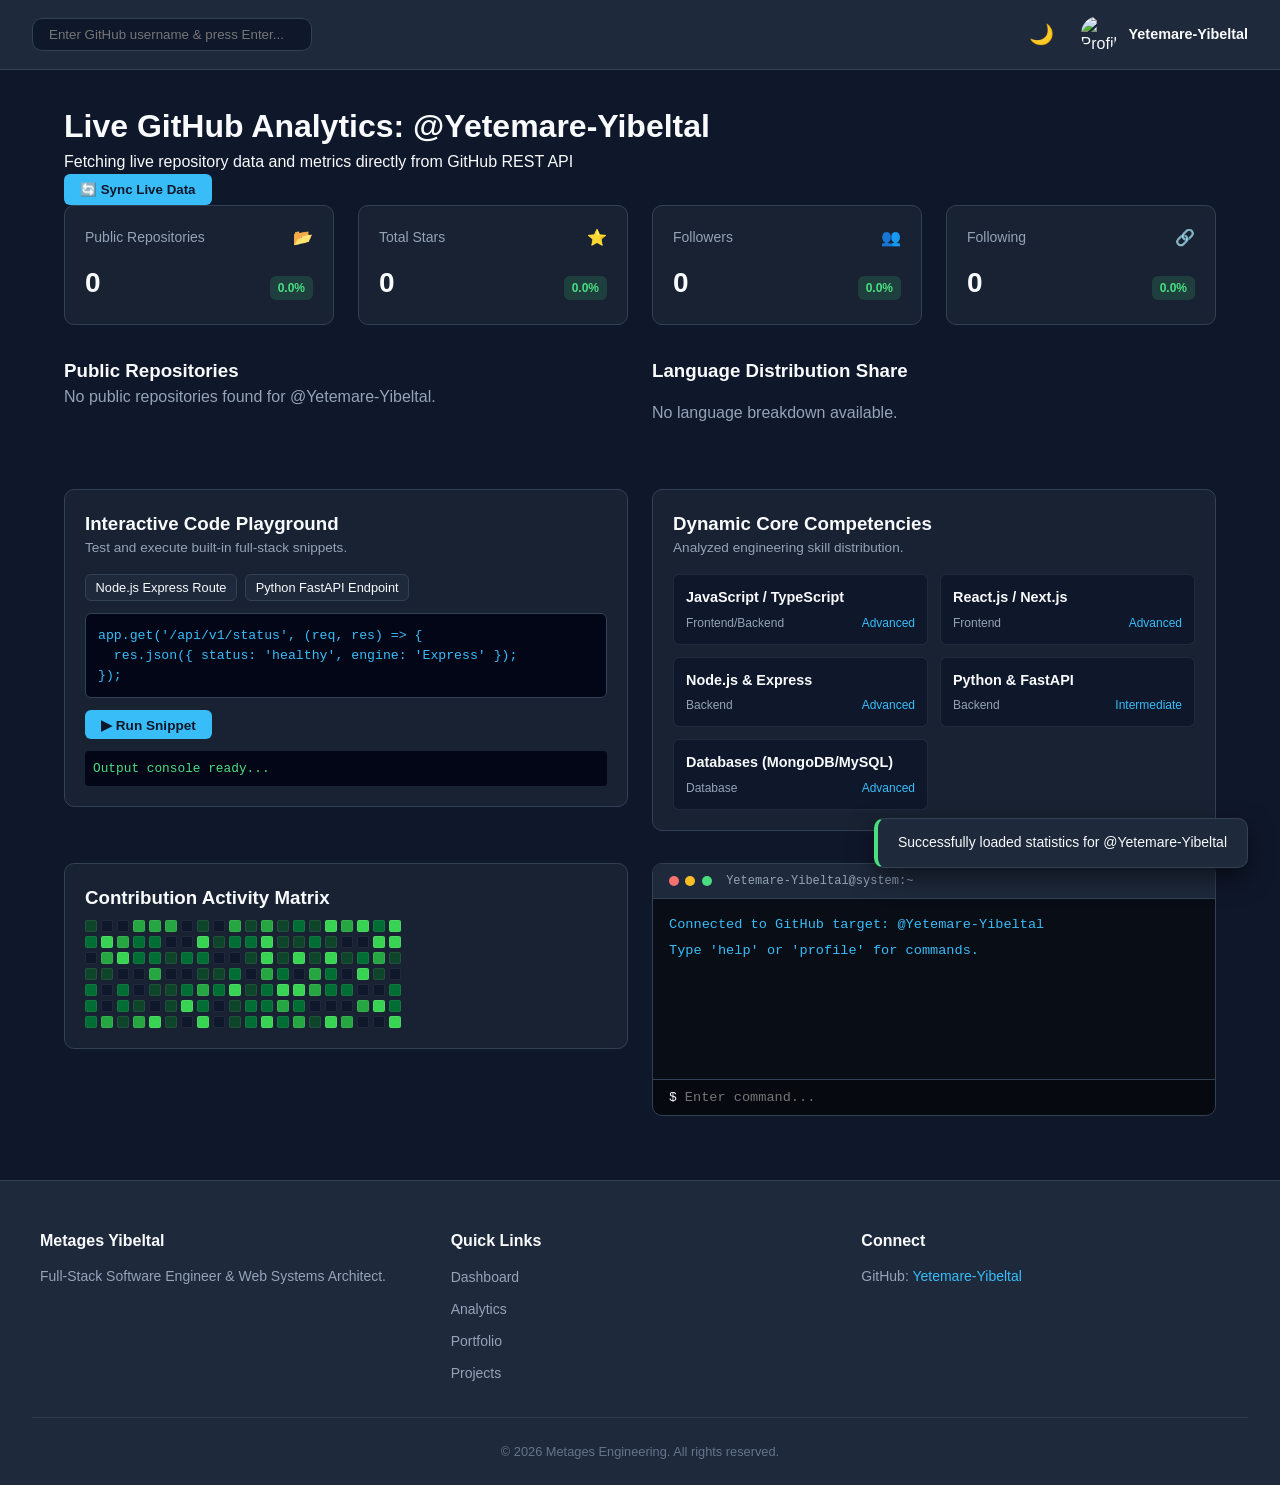
==== index.html @ 398717c6 "Fix stylesheet link ordering and layout root elements in index.html" ====
<!DOCTYPE html>
<html lang="en" data-theme="dark">
<head>
  <meta charset="UTF-8" />
  <meta name="viewport" content="width=device-width, initial-scale=1.0" />
  <title>Metages Yibeltal - Developer Platform & Profile Statistics</title>
  
  <!-- Core & Global Stylesheets (Must be at the top) -->
  <link rel="stylesheet" href="css/main.css" />
  <link rel="stylesheet" href="css/variables.css" />
  <link rel="stylesheet" href="css/components/navbar.css" />
  <link rel="stylesheet" href="css/components/cards.css" />
  <link rel="stylesheet" href="css/components/tables.css" />
  <link rel="stylesheet" href="css/components/footer.css" />
  
  <!-- Feature Stylesheets -->
  <link rel="stylesheet" href="css/features/commandPalette.css" />
  <link rel="stylesheet" href="css/features/heatmap.css" />
  <link rel="stylesheet" href="css/features/terminal.css" />
  <link rel="stylesheet" href="css/features/timeline.css" />
  <link rel="stylesheet" href="css/features/playground.css" />
</head>
<body style="display: flex; flex-direction: column; min-height: 100vh; margin: 0; background-color: var(--bg-primary); color: var(--text-primary);">
  
  <!-- Global Application Header -->
  <div id="app-header-root"></div>

  <!-- Main Content Area -->
  <main class="main-content" style="flex: 1; max-width: 1200px; margin: 0 auto; width: 100%; padding: 2rem 1.5rem; display: flex; flex-direction: column; gap: 2rem;">
    
    <!-- GitHub Analytics Dashboard View -->
    <div id="main-content-view"></div>

    <!-- Non-GitHub Feature Widgets Grid -->
    <div style="display: grid; grid-template-columns: repeat(auto-fit, minmax(320px, 1fr)); gap: 1.5rem;">
      <div id="playground-container-root"></div>
      <div id="skills-container-root"></div>
    </div>

    <!-- Heatmap & Terminal Grid -->
    <div style="display: grid; grid-template-columns: repeat(auto-fit, minmax(320px, 1fr)); gap: 1.5rem;">
      <div id="heatmap-container-root"></div>
      <div id="terminal-container-root"></div>
    </div>

    <!-- Experience Timeline -->
    <div id="timeline-container-root"></div>

  </main>

  <!-- Global Application Footer -->
  <div id="app-footer-root"></div>

  <!-- Application Bootstrap Script -->
  <script type="module">
    import { initTheme } from './js/core/theme.js';
    import { renderHeader } from './js/components/Header.js';
    import { renderFooter } from './js/components/Footer.js';
    import { renderDashboard } from './js/views/DashboardView.js';
    import { renderCodePlayground } from './js/features/playground/codePlayground.js';
    import { renderSkillMatrix } from './js/features/skills/skillMatrix.js';
    import { renderContributionHeatmap } from './js/features/heatmap/contributionMatrix.js';
    import { renderTerminalSimulator } from './js/features/terminal/terminalSimulator.js';
    import { renderExperienceTimeline } from './js/features/timeline/experienceTimeline.js';

    document.addEventListener('DOMContentLoaded', async () => {
      initTheme();
      
      const headerRoot = document.getElementById('app-header-root');
      const footerRoot = document.getElementById('app-footer-root');
      
      if (headerRoot) renderHeader(headerRoot);
      if (footerRoot) renderFooter(footerRoot);

      const initialUser = 'Yetemare-Yibeltal';

      const mainView = document.getElementById('main-content-view');
      if (mainView) {
        await renderDashboard(mainView, initialUser);
      }

      const playgroundRoot = document.getElementById('playground-container-root');
      if (playgroundRoot) renderCodePlayground(playgroundRoot);

      const skillsRoot = document.getElementById('skills-container-root');
      if (skillsRoot) renderSkillMatrix(skillsRoot);

      const heatmapRoot = document.getElementById('heatmap-container-root');
      if (heatmapRoot) renderContributionHeatmap(heatmapRoot);

      const terminalRoot = document.getElementById('terminal-container-root');
      if (terminalRoot) renderTerminalSimulator(terminalRoot, initialUser);

      try {
        const res = await fetch('assets/data/experienceData.json');
        const data = await res.json();
        const timelineRoot = document.getElementById('timeline-container-root');
        if (timelineRoot && data.milestones) {
          renderExperienceTimeline(timelineRoot, data.milestones);
        }
      } catch (e) {
        console.warn('Timeline load error', e);
      }
    });
  </script>
</body>
</html>
---- css/main.css ----
@import './variables.css';
@import './features/toast.css';
@import './features/radar.css';
@import './features/commandPalette.css';

* {
  box-sizing: border-box;
  margin: 0;
  padding: 0;
}

body {
  font-family: var(--font-family);
  background-color: var(--bg-primary);
  color: var(--text-primary);
  line-height: 1.5;
  min-height: 100vh;
  display: flex;
  flex-direction: column;
}

a {
  color: inherit;
  text-decoration: none;
}

button {
  cursor: pointer;
  border: none;
  background: none;
  font-family: inherit;
}

.app-layout {
  display: grid;
  grid-template-columns: 260px 1fr;
  min-height: 100vh;
}

.main-content {
  padding: 2rem;
  overflow-y: auto;
}

.grid-4 {
  display: grid;
  grid-template-columns: repeat(auto-fit, minmax(240px, 1fr));
  gap: 1.5rem;
  margin-bottom: 2rem;
}

.grid-2 {
  display: grid;
  grid-template-columns: repeat(auto-fit, minmax(450px, 1fr));
  gap: 1.5rem;
  margin-bottom: 2rem;
}
---- css/variables.css ----
:root {
  --bg-primary: #0f172a;
  --bg-secondary: #1e293b;
  --bg-card: #182232;
  --bg-card-hover: #233147;

  --text-primary: #f8fafc;
  --text-secondary: #94a3b8;
  --text-muted: #64748b;

  --accent-blue: #38bdf8;
  --accent-purple: #c084fc;
  --accent-green: #4ade80;
  --accent-orange: #fb923c;
  --accent-red: #f87171;

  --border-color: #334155;
  --border-light: rgba(255, 255, 255, 0.08);

  --font-family: -apple-system, BlinkMacSystemFont, 'Segoe UI', Roboto, Oxygen,
    Ubuntu, Cantarell, sans-serif;
  --radius-sm: 6px;
  --radius-md: 10px;
  --radius-lg: 16px;

  --shadow-sm: 0 1px 3px rgba(0, 0, 0, 0.3);
  --shadow-md: 0 4px 12px rgba(0, 0, 0, 0.4);
  --shadow-lg: 0 10px 25px rgba(0, 0, 0, 0.5);

  --transition-fast: 0.15s ease;
  --transition-normal: 0.25s ease;
}

[data-theme='light'] {
  --bg-primary: #f8fafc;
  --bg-secondary: #ffffff;
  --bg-card: #ffffff;
  --bg-card-hover: #f1f5f9;

  --text-primary: #0f172a;
  --text-secondary: #475569;
  --text-muted: #94a3b8;

  --border-color: #e2e8f0;
  --border-light: rgba(0, 0, 0, 0.05);

  --shadow-sm: 0 1px 3px rgba(0, 0, 0, 0.08);
  --shadow-md: 0 4px 12px rgba(0, 0, 0, 0.06);
  --shadow-lg: 0 10px 25px rgba(0, 0, 0, 0.08);
}
---- css/components/navbar.css ----
.app-header {
  display: flex;
  justify-content: space-between;
  align-items: center;
  padding: 1rem 2rem;
  background-color: var(--bg-secondary);
  border-bottom: 1px solid var(--border-color);
}

.search-bar input {
  background-color: var(--bg-primary);
  border: 1px solid var(--border-color);
  color: var(--text-primary);
  padding: 0.5rem 1rem;
  border-radius: var(--radius-md);
  width: 280px;
  outline: none;
}

.search-bar input:focus {
  border-color: var(--accent-blue);
}

.header-actions {
  display: flex;
  align-items: center;
  gap: 1.25rem;
}

.icon-btn {
  font-size: 1.25rem;
  padding: 0.4rem;
  border-radius: var(--radius-sm);
  color: var(--text-secondary);
}

.user-profile-menu {
  display: flex;
  align-items: center;
  gap: 0.75rem;
}

.user-profile-menu .avatar {
  width: 36px;
  height: 36px;
  border-radius: 50%;
  object-fit: cover;
}

.user-profile-menu .username {
  font-weight: 600;
  font-size: 0.9rem;
}
---- css/components/cards.css ----
.stat-card {
  background-color: var(--bg-card);
  border: 1px solid var(--border-color);
  border-radius: var(--radius-md);
  padding: 1.25rem;
  transition: transform var(--transition-fast),
    border-color var(--transition-fast);
}

.stat-card:hover {
  transform: translateY(-2px);
  border-color: var(--accent-blue);
}

.stat-card-header {
  display: flex;
  justify-content: space-between;
  align-items: center;
  margin-bottom: 0.75rem;
}

.stat-card-title {
  color: var(--text-secondary);
  font-size: 0.875rem;
  font-weight: 500;
}

.stat-card-body {
  display: flex;
  align-items: baseline;
  justify-content: space-between;
}

.stat-card-value {
  font-size: 1.75rem;
  font-weight: 700;
  color: var(--text-primary);
}

.stat-card-badge {
  font-size: 0.75rem;
  padding: 0.2rem 0.5rem;
  border-radius: var(--radius-sm);
  font-weight: 600;
}

.stat-card-badge.positive {
  background-color: rgba(74, 222, 128, 0.15);
  color: var(--accent-green);
}

.stat-card-badge.negative {
  background-color: rgba(248, 113, 113, 0.15);
  color: var(--accent-red);
}
---- css/components/tables.css ----
.table-wrapper {
  width: 100%;
  overflow-x: auto;
  border: 1px solid var(--border-color);
  border-radius: var(--radius-md);
  background-color: var(--bg-card);
}

.custom-table {
  width: 100%;
  border-collapse: collapse;
  text-align: left;
  font-size: 0.9rem;
}

.custom-table th {
  background-color: var(--bg-secondary);
  color: var(--text-secondary);
  padding: 0.85rem 1rem;
  font-weight: 600;
  border-bottom: 1px solid var(--border-color);
}

.custom-table td {
  padding: 0.85rem 1rem;
  border-bottom: 1px solid var(--border-light);
  color: var(--text-primary);
}

.custom-table tbody tr:last-child td {
  border-bottom: none;
}

.custom-table tbody tr:hover {
  background-color: var(--bg-card-hover);
}
---- css/components/footer.css ----
.app-footer {
  background-color: var(--bg-secondary);
  border-top: 1px solid var(--border-color);
  padding: 3rem 2rem 1.5rem 2rem;
  margin-top: auto;
}

.footer-content {
  display: grid;
  grid-template-columns: repeat(auto-fit, minmax(220px, 1fr));
  gap: 2rem;
  max-width: 1200px;
  margin: 0 auto 2rem auto;
}

.footer-title {
  font-size: 1rem;
  font-weight: 600;
  color: var(--text-primary);
  margin-bottom: 0.75rem;
}

.footer-desc {
  font-size: 0.875rem;
  color: var(--text-secondary);
  line-height: 1.6;
}

.footer-links {
  list-style: none;
  display: flex;
  flex-direction: column;
  gap: 0.5rem;
}

.footer-links a {
  font-size: 0.875rem;
  color: var(--text-secondary);
  transition: color var(--transition-fast);
}

.footer-links a:hover {
  color: var(--accent-blue);
}

.footer-bottom {
  text-align: center;
  padding-top: 1.5rem;
  border-top: 1px solid var(--border-light);
  font-size: 0.8rem;
  color: var(--text-muted);
}
---- css/features/commandPalette.css ----
#command-palette-modal .modal-content {
  border-top: 4px solid var(--accent-purple);
}

.cmd-link {
  display: block;
  padding: 0.75rem 1rem;
  background-color: var(--bg-primary);
  border-radius: var(--radius-sm);
  color: var(--text-primary);
  font-weight: 500;
  transition: background-color var(--transition-fast),
    color var(--transition-fast);
}

.cmd-link:hover {
  background-color: var(--accent-blue);
  color: #0f172a;
}
---- css/features/heatmap.css ----
.heatmap-card {
  background-color: var(--bg-card);
  border: 1px solid var(--border-color);
  border-radius: var(--radius-md);
  padding: 1.25rem;
}

.heatmap-grid-wrapper {
  display: flex;
  gap: 4px;
  overflow-x: auto;
  padding-top: 0.5rem;
}

.heatmap-col {
  display: flex;
  flex-direction: column;
  gap: 4px;
}

.heatmap-cell {
  width: 12px;
  height: 12px;
  border-radius: 2px;
  background-color: var(--bg-primary);
  border: 1px solid var(--border-light);
}

.heatmap-cell.level-1 {
  background-color: #0e4429;
}
.heatmap-cell.level-2 {
  background-color: #006d32;
}
.heatmap-cell.level-3 {
  background-color: #26a641;
}
.heatmap-cell.level-4 {
  background-color: #39d353;
}
---- css/features/terminal.css ----
.terminal-card {
  background-color: #090d16;
  border: 1px solid var(--border-color);
  border-radius: var(--radius-md);
  font-family: monospace;
  overflow: hidden;
}

.terminal-header {
  background-color: var(--bg-secondary);
  padding: 0.5rem 1rem;
  display: flex;
  align-items: center;
  gap: 0.4rem;
  border-bottom: 1px solid var(--border-color);
}

.terminal-dot {
  width: 10px;
  height: 10px;
  border-radius: 50%;
}

.terminal-dot.red {
  background-color: #f87171;
}
.terminal-dot.yellow {
  background-color: #fbbf24;
}
.terminal-dot.green {
  background-color: #4ade80;
}

.terminal-title {
  margin-left: 0.5rem;
  font-size: 0.75rem;
  color: var(--text-secondary);
}

.terminal-body {
  padding: 1rem;
  height: 180px;
  overflow-y: auto;
  display: flex;
  flex-direction: column;
  gap: 0.4rem;
}

.term-line {
  font-size: 0.85rem;
  color: #38bdf8;
}

.terminal-input-row {
  display: flex;
  align-items: center;
  padding: 0.5rem 1rem;
  background-color: rgba(0, 0, 0, 0.3);
  border-top: 1px solid var(--border-color);
  gap: 0.5rem;
}

.terminal-input-row input {
  background: none;
  border: none;
  color: var(--text-primary);
  font-family: monospace;
  font-size: 0.85rem;
  width: 100%;
  outline: none;
}
---- css/features/timeline.css ----
.timeline-container {
  position: relative;
  max-width: 800px;
  margin: 0 auto;
  padding: 1.5rem 0;
}

.timeline-container::before {
  content: '';
  position: absolute;
  top: 0;
  bottom: 0;
  left: 20px;
  width: 2px;
  background-color: var(--border-color);
}

.timeline-item {
  position: relative;
  margin-bottom: 2rem;
  padding-left: 50px;
}

.timeline-dot {
  position: absolute;
  left: 14px;
  top: 4px;
  width: 14px;
  height: 14px;
  border-radius: 50%;
  background-color: var(--accent-blue);
  border: 3px solid var(--bg-primary);
}

.timeline-card {
  background-color: var(--bg-card);
  border: 1px solid var(--border-color);
  border-radius: var(--radius-md);
  padding: 1.25rem;
}

.timeline-role {
  font-size: 1.1rem;
  font-weight: 600;
  color: var(--text-primary);
  margin-bottom: 0.2rem;
}

.timeline-org {
  font-size: 0.875rem;
  color: var(--accent-purple);
  font-weight: 500;
  margin-bottom: 0.5rem;
}

.timeline-date {
  font-size: 0.75rem;
  color: var(--text-muted);
  text-transform: uppercase;
  letter-spacing: 0.05em;
  margin-bottom: 0.75rem;
}

.timeline-desc {
  font-size: 0.9rem;
  color: var(--text-secondary);
  line-height: 1.5;
}
---- css/features/playground.css ----
.playground-card {
  background-color: var(--bg-card);
  border: 1px solid var(--border-color);
  border-radius: var(--radius-md);
  padding: 1.25rem;
}

.code-box {
  background-color: #020617;
  border: 1px solid var(--border-color);
  border-radius: var(--radius-sm);
  padding: 0.75rem;
  font-family: monospace;
  font-size: 0.825rem;
  color: #38bdf8;
  overflow-x: auto;
}

.snippet-btn {
  background: var(--bg-secondary);
  color: var(--text-primary);
  border: 1px solid var(--border-color);
  padding: 0.3rem 0.6rem;
  border-radius: var(--radius-sm);
  font-size: 0.8rem;
  cursor: pointer;
}
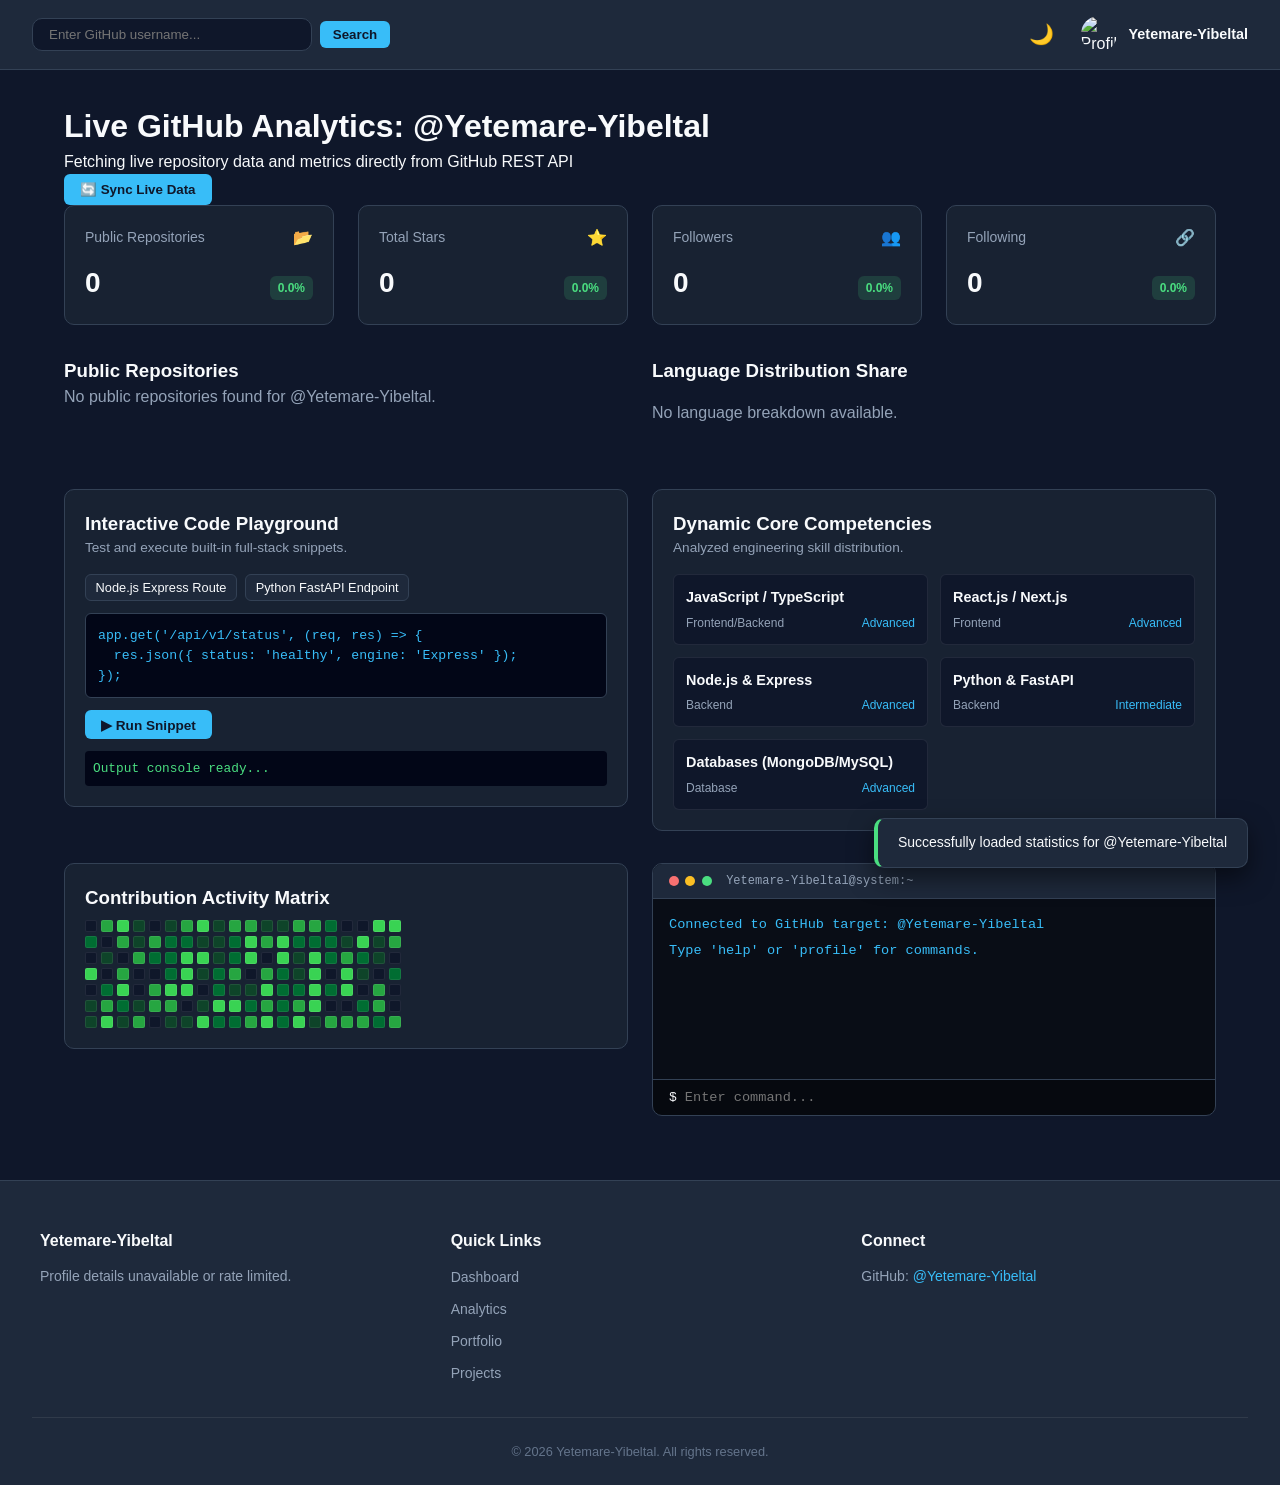
==== commit 94a03b11: "Configure dynamic global app refresh in index.html for live username sync" ====
--- a/index.html
+++ b/index.html
@@ -62,34 +62,46 @@
     import { renderContributionHeatmap } from './js/features/heatmap/contributionMatrix.js';
     import { renderTerminalSimulator } from './js/features/terminal/terminalSimulator.js';
     import { renderExperienceTimeline } from './js/features/timeline/experienceTimeline.js';
+    import { fetchLiveGitHubProfile } from './js/services/githubApi.js';
 
     document.addEventListener('DOMContentLoaded', async () => {
       initTheme();
       
       const headerRoot = document.getElementById('app-header-root');
-      const footerRoot = document.getElementById('app-footer-root');
-      
       if (headerRoot) renderHeader(headerRoot);
-      if (footerRoot) renderFooter(footerRoot);
+
+      // Function to update all page sections based on searched username
+      window.refreshAppUI = async (username) => {
+        // Fetch live profile telemetry
+        const profileData = await fetchLiveGitHubProfile(username);
+
+        // 1. Update Footer dynamically
+        const footerRoot = document.getElementById('app-footer-root');
+        if (footerRoot) renderFooter(footerRoot, profileData.profile);
+
+        // 2. Render Dashboard view
+        const mainView = document.getElementById('main-content-view');
+        if (mainView) await renderDashboard(mainView, username);
+
+        // 3. Render Terminal simulator with new user context
+        const terminalRoot = document.getElementById('terminal-container-root');
+        if (terminalRoot) renderTerminalSimulator(terminalRoot, username);
+
+        // 4. Render Skill Matrix with dynamic language stats
+        const skillsRoot = document.getElementById('skills-container-root');
+        if (skillsRoot) renderSkillMatrix(skillsRoot, profileData.languages);
+      };
 
       const initialUser = 'Yetemare-Yibeltal';
 
-      const mainView = document.getElementById('main-content-view');
-      if (mainView) {
-        await renderDashboard(mainView, initialUser);
-      }
+      // Initial load of all components
+      await window.refreshAppUI(initialUser);
 
       const playgroundRoot = document.getElementById('playground-container-root');
       if (playgroundRoot) renderCodePlayground(playgroundRoot);
 
-      const skillsRoot = document.getElementById('skills-container-root');
-      if (skillsRoot) renderSkillMatrix(skillsRoot);
-
       const heatmapRoot = document.getElementById('heatmap-container-root');
       if (heatmapRoot) renderContributionHeatmap(heatmapRoot);
-
-      const terminalRoot = document.getElementById('terminal-container-root');
-      if (terminalRoot) renderTerminalSimulator(terminalRoot, initialUser);
 
       try {
         const res = await fetch('assets/data/experienceData.json');
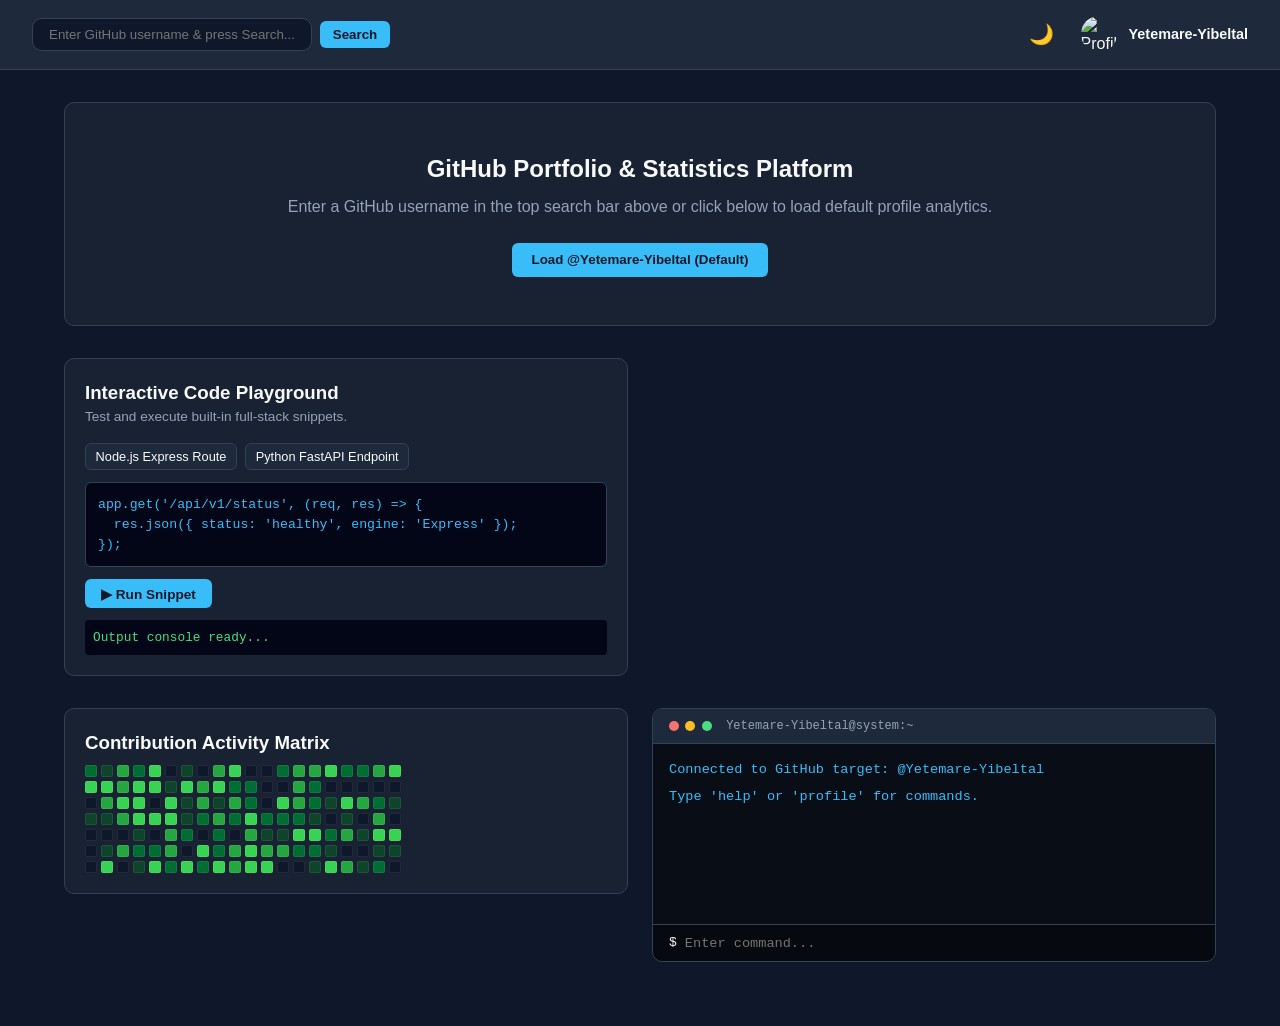
==== commit 44d2646c: "Update index.html to show username entry prompt on initial load" ====
--- a/index.html
+++ b/index.html
@@ -70,16 +70,15 @@
       const headerRoot = document.getElementById('app-header-root');
       if (headerRoot) renderHeader(headerRoot);
 
-      // Function to update all page sections based on searched username
+      // Centralized UI refresh function for any entered username
       window.refreshAppUI = async (username) => {
-        // Fetch live profile telemetry
         const profileData = await fetchLiveGitHubProfile(username);
 
-        // 1. Update Footer dynamically
+        // 1. Update Footer dynamically based on active user
         const footerRoot = document.getElementById('app-footer-root');
         if (footerRoot) renderFooter(footerRoot, profileData.profile);
 
-        // 2. Render Dashboard view
+        // 2. Render Dashboard view with active user stats
         const mainView = document.getElementById('main-content-view');
         if (mainView) await renderDashboard(mainView, username);
 
@@ -92,16 +91,20 @@
         if (skillsRoot) renderSkillMatrix(skillsRoot, profileData.languages);
       };
 
-      const initialUser = 'Yetemare-Yibeltal';
-
-      // Initial load of all components
-      await window.refreshAppUI(initialUser);
+      // Initially load with `null` so it prompts the user to enter a username
+      const mainView = document.getElementById('main-content-view');
+      if (mainView) {
+        await renderDashboard(mainView, null);
+      }
 
       const playgroundRoot = document.getElementById('playground-container-root');
       if (playgroundRoot) renderCodePlayground(playgroundRoot);
 
       const heatmapRoot = document.getElementById('heatmap-container-root');
       if (heatmapRoot) renderContributionHeatmap(heatmapRoot);
+
+      const terminalRoot = document.getElementById('terminal-container-root');
+      if (terminalRoot) renderTerminalSimulator(terminalRoot, 'Yetemare-Yibeltal');
 
       try {
         const res = await fetch('assets/data/experienceData.json');
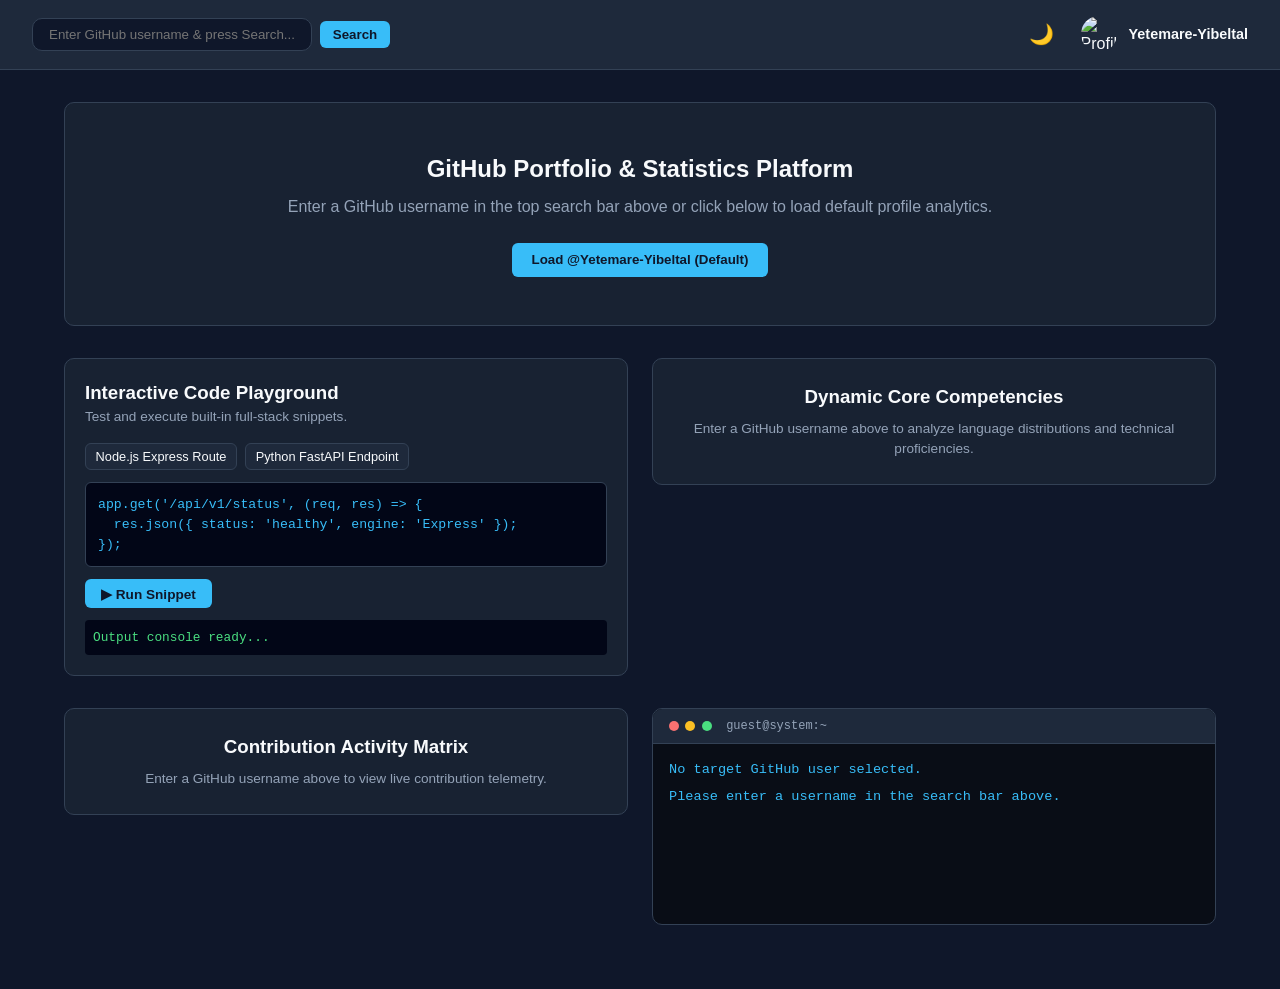
==== commit ba207747: "Fix index.html bootstrap to initialize terminal and all widgets in null prompt state" ====
--- a/index.html
+++ b/index.html
@@ -82,29 +82,34 @@
         const mainView = document.getElementById('main-content-view');
         if (mainView) await renderDashboard(mainView, username);
 
-        // 3. Render Terminal simulator with new user context
+        // 3. Render Skill Matrix with dynamic language stats
+        const skillsRoot = document.getElementById('skills-container-root');
+        if (skillsRoot) renderSkillMatrix(skillsRoot, profileData.languages);
+
+        // 4. Render Contribution Heatmap for active user
+        const heatmapRoot = document.getElementById('heatmap-container-root');
+        if (heatmapRoot) renderContributionHeatmap(heatmapRoot, username);
+
+        // 5. Render Terminal simulator with active user context
         const terminalRoot = document.getElementById('terminal-container-root');
         if (terminalRoot) renderTerminalSimulator(terminalRoot, username);
-
-        // 4. Render Skill Matrix with dynamic language stats
-        const skillsRoot = document.getElementById('skills-container-root');
-        if (skillsRoot) renderSkillMatrix(skillsRoot, profileData.languages);
       };
 
-      // Initially load with `null` so it prompts the user to enter a username
+      // Initially load ALL sections with `null` so they prompt the user for input
       const mainView = document.getElementById('main-content-view');
-      if (mainView) {
-        await renderDashboard(mainView, null);
-      }
+      if (mainView) await renderDashboard(mainView, null);
 
       const playgroundRoot = document.getElementById('playground-container-root');
       if (playgroundRoot) renderCodePlayground(playgroundRoot);
 
+      const skillsRoot = document.getElementById('skills-container-root');
+      if (skillsRoot) renderSkillMatrix(skillsRoot, null);
+
       const heatmapRoot = document.getElementById('heatmap-container-root');
-      if (heatmapRoot) renderContributionHeatmap(heatmapRoot);
+      if (heatmapRoot) renderContributionHeatmap(heatmapRoot, null);
 
       const terminalRoot = document.getElementById('terminal-container-root');
-      if (terminalRoot) renderTerminalSimulator(terminalRoot, 'Yetemare-Yibeltal');
+      if (terminalRoot) renderTerminalSimulator(terminalRoot, null);
 
       try {
         const res = await fetch('assets/data/experienceData.json');
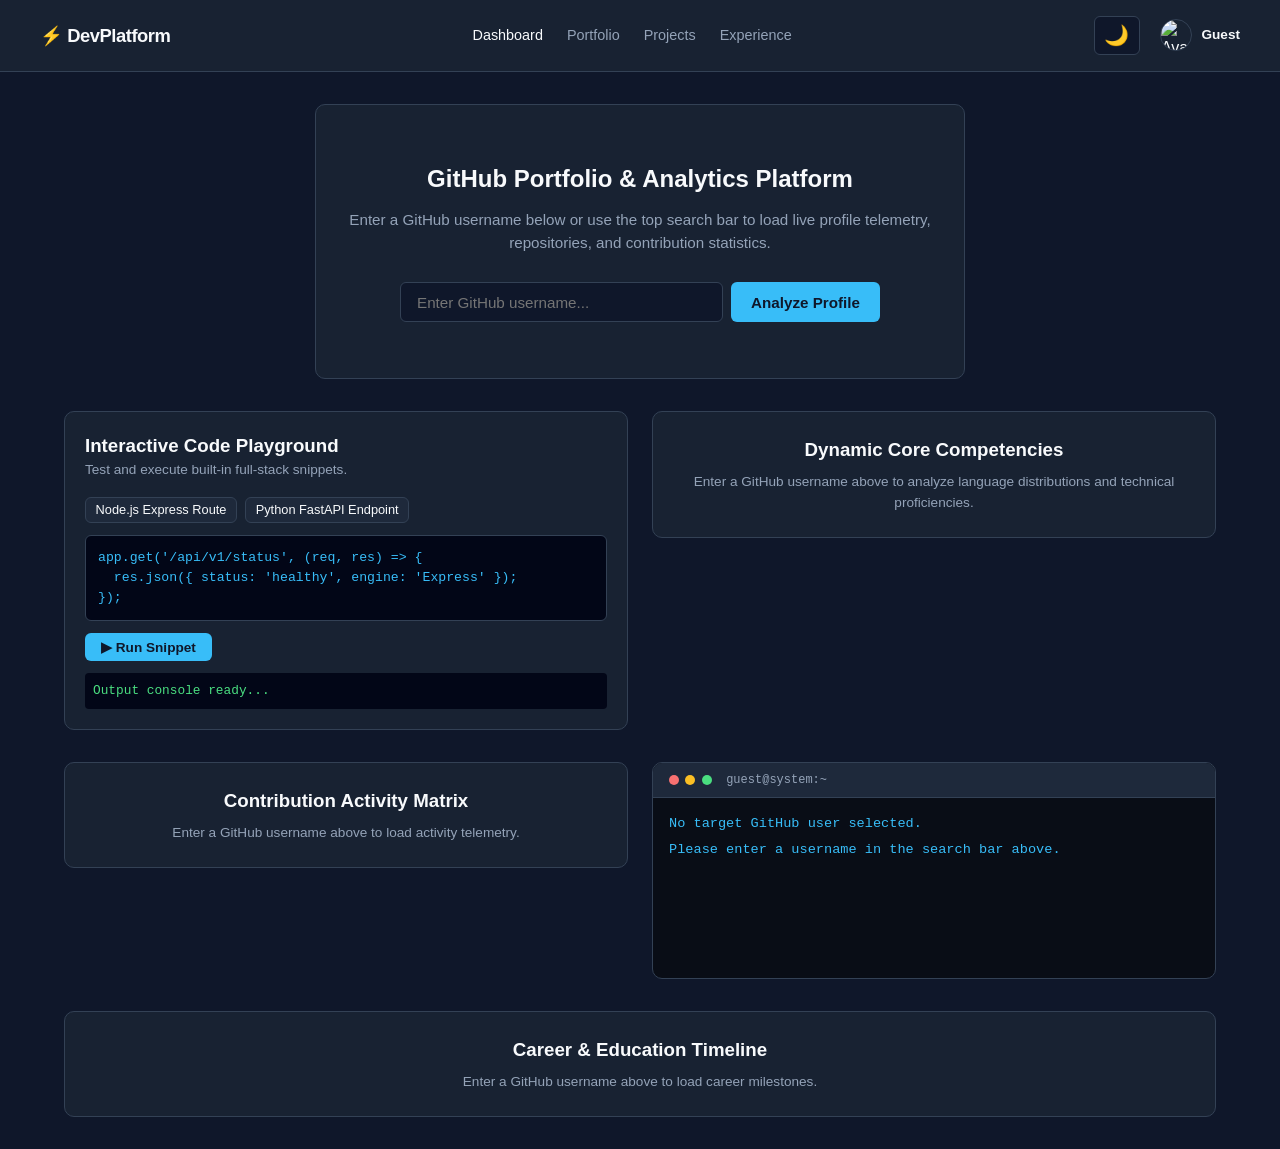
==== commit c454bec2: "Update index.html to fetch real experience milestones only after username search" ====
--- a/index.html
+++ b/index.html
@@ -72,6 +72,7 @@
 
       // Centralized UI refresh function for any entered username
       window.refreshAppUI = async (username) => {
+        localStorage.setItem('active_github_user', username);
         const profileData = await fetchLiveGitHubProfile(username);
 
         // 1. Update Footer dynamically based on active user
@@ -93,33 +94,56 @@
         // 5. Render Terminal simulator with active user context
         const terminalRoot = document.getElementById('terminal-container-root');
         if (terminalRoot) renderTerminalSimulator(terminalRoot, username);
+
+        // 6. Render Real Experience Timeline only when active username is provided
+        const timelineRoot = document.getElementById('timeline-container-root');
+        if (timelineRoot) {
+          try {
+            const res = await fetch('assets/data/experienceData.json');
+            const data = await res.json();
+            if (data.milestones) {
+              timelineRoot.innerHTML = `<h2 style="font-size: 1.25rem; color: var(--text-primary); margin-bottom: 1rem;">Career & Education Timeline: @${username}</h2>`;
+              const innerTimeline = document.createElement('div');
+              innerTimeline.style.cssText = "display: flex; flex-direction: column; gap: 1.5rem;";
+              timelineRoot.appendChild(innerTimeline);
+              renderExperienceTimeline(innerTimeline, data.milestones);
+            }
+          } catch (e) {
+            console.warn('Timeline load error', e);
+          }
+        }
       };
 
-      // Initially load ALL sections with `null` so they prompt the user for input
-      const mainView = document.getElementById('main-content-view');
-      if (mainView) await renderDashboard(mainView, null);
+      // Check if user was previously saved, otherwise initialize in prompt state
+      const savedUser = localStorage.getItem('active_github_user');
+      if (savedUser) {
+        await window.refreshAppUI(savedUser);
+      } else {
+        const mainView = document.getElementById('main-content-view');
+        if (mainView) await renderDashboard(mainView, null);
 
-      const playgroundRoot = document.getElementById('playground-container-root');
-      if (playgroundRoot) renderCodePlayground(playgroundRoot);
+        const playgroundRoot = document.getElementById('playground-container-root');
+        if (playgroundRoot) renderCodePlayground(playgroundRoot);
 
-      const skillsRoot = document.getElementById('skills-container-root');
-      if (skillsRoot) renderSkillMatrix(skillsRoot, null);
+        const skillsRoot = document.getElementById('skills-container-root');
+        if (skillsRoot) renderSkillMatrix(skillsRoot, null);
 
-      const heatmapRoot = document.getElementById('heatmap-container-root');
-      if (heatmapRoot) renderContributionHeatmap(heatmapRoot, null);
+        const heatmapRoot = document.getElementById('heatmap-container-root');
+        if (heatmapRoot) renderContributionHeatmap(heatmapRoot, null);
 
-      const terminalRoot = document.getElementById('terminal-container-root');
-      if (terminalRoot) renderTerminalSimulator(terminalRoot, null);
+        const terminalRoot = document.getElementById('terminal-container-root');
+        if (terminalRoot) renderTerminalSimulator(terminalRoot, null);
 
-      try {
-        const res = await fetch('assets/data/experienceData.json');
-        const data = await res.json();
+        // Keep timeline prompting until a username is searched
         const timelineRoot = document.getElementById('timeline-container-root');
-        if (timelineRoot && data.milestones) {
-          renderExperienceTimeline(timelineRoot, data.milestones);
+        if (timelineRoot) {
+          timelineRoot.innerHTML = `
+            <div style="background: var(--bg-card); border: 1px solid var(--border-color); border-radius: var(--radius-md); padding: 1.5rem; text-align: center;">
+              <h3 class="widget-title">Career & Education Timeline</h3>
+              <p style="font-size: 0.85rem; color: var(--text-secondary); margin-top: 0.5rem;">Enter a GitHub username above to load career milestones.</p>
+            </div>
+          `;
         }
-      } catch (e) {
-        console.warn('Timeline load error', e);
       }
     });
   </script>
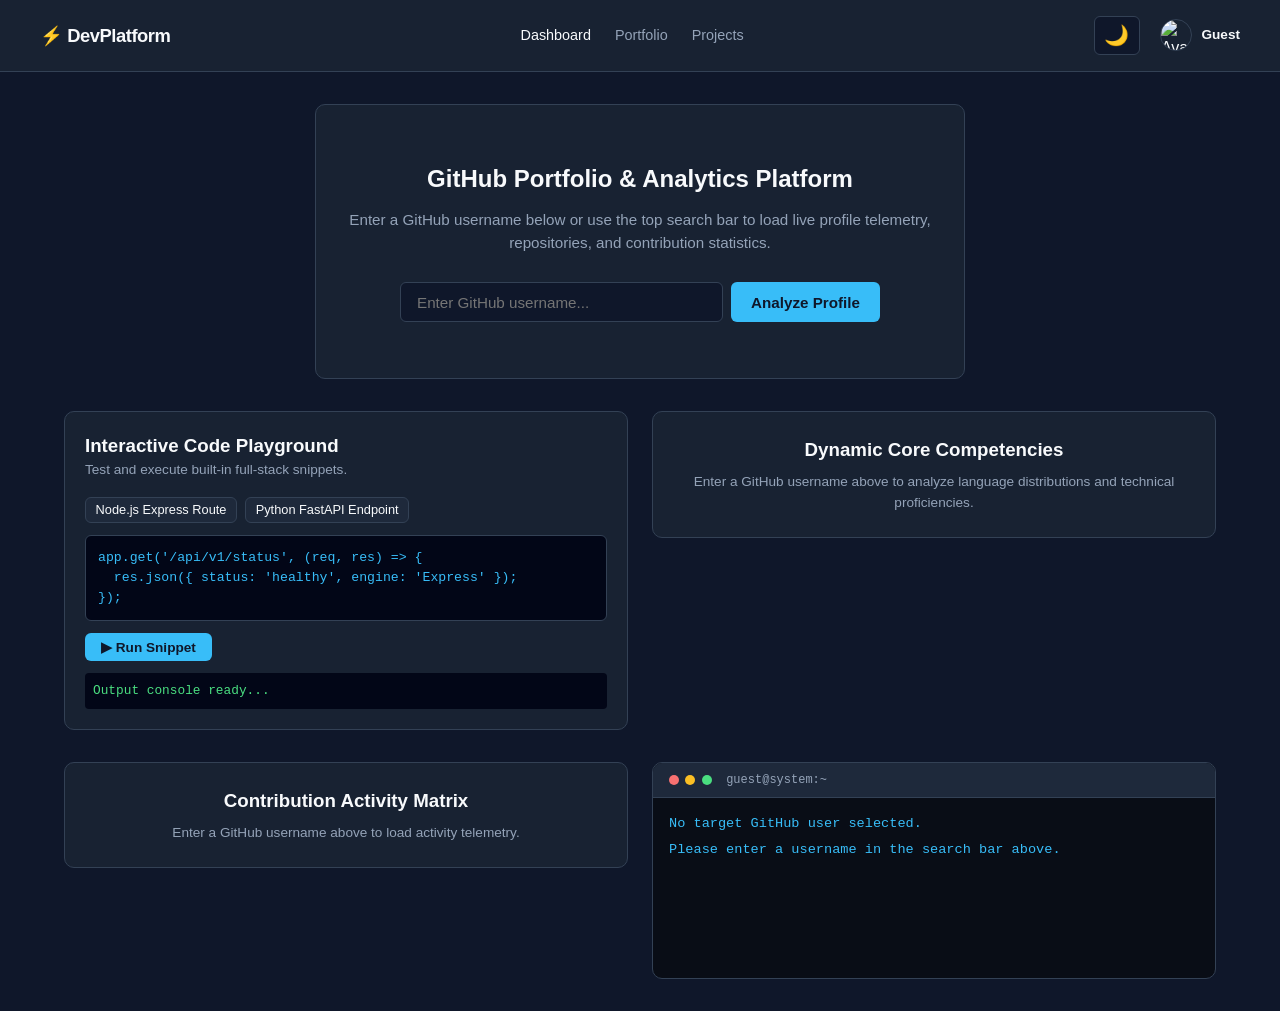
==== commit 4076694b: "completely remove experience timeline and navigation link to ensure 100 percent real telemetry integ" ====
--- a/index.html
+++ b/index.html
@@ -3,9 +3,9 @@
 <head>
   <meta charset="UTF-8" />
   <meta name="viewport" content="width=device-width, initial-scale=1.0" />
-  <title>Metages Yibeltal - Developer Platform & Profile Statistics</title>
+  <title>Developer Platform & Profile Statistics</title>
   
-  <!-- Core & Global Stylesheets (Must be at the top) -->
+  <!-- Core & Global Stylesheets -->
   <link rel="stylesheet" href="css/main.css" />
   <link rel="stylesheet" href="css/variables.css" />
   <link rel="stylesheet" href="css/components/navbar.css" />
@@ -17,7 +17,6 @@
   <link rel="stylesheet" href="css/features/commandPalette.css" />
   <link rel="stylesheet" href="css/features/heatmap.css" />
   <link rel="stylesheet" href="css/features/terminal.css" />
-  <link rel="stylesheet" href="css/features/timeline.css" />
   <link rel="stylesheet" href="css/features/playground.css" />
 </head>
 <body style="display: flex; flex-direction: column; min-height: 100vh; margin: 0; background-color: var(--bg-primary); color: var(--text-primary);">
@@ -43,9 +42,6 @@
       <div id="terminal-container-root"></div>
     </div>
 
-    <!-- Experience Timeline -->
-    <div id="timeline-container-root"></div>
-
   </main>
 
   <!-- Global Application Footer -->
@@ -61,7 +57,6 @@
     import { renderSkillMatrix } from './js/features/skills/skillMatrix.js';
     import { renderContributionHeatmap } from './js/features/heatmap/contributionMatrix.js';
     import { renderTerminalSimulator } from './js/features/terminal/terminalSimulator.js';
-    import { renderExperienceTimeline } from './js/features/timeline/experienceTimeline.js';
     import { fetchLiveGitHubProfile } from './js/services/githubApi.js';
 
     document.addEventListener('DOMContentLoaded', async () => {
@@ -94,24 +89,6 @@
         // 5. Render Terminal simulator with active user context
         const terminalRoot = document.getElementById('terminal-container-root');
         if (terminalRoot) renderTerminalSimulator(terminalRoot, username);
-
-        // 6. Render Real Experience Timeline only when active username is provided
-        const timelineRoot = document.getElementById('timeline-container-root');
-        if (timelineRoot) {
-          try {
-            const res = await fetch('assets/data/experienceData.json');
-            const data = await res.json();
-            if (data.milestones) {
-              timelineRoot.innerHTML = `<h2 style="font-size: 1.25rem; color: var(--text-primary); margin-bottom: 1rem;">Career & Education Timeline: @${username}</h2>`;
-              const innerTimeline = document.createElement('div');
-              innerTimeline.style.cssText = "display: flex; flex-direction: column; gap: 1.5rem;";
-              timelineRoot.appendChild(innerTimeline);
-              renderExperienceTimeline(innerTimeline, data.milestones);
-            }
-          } catch (e) {
-            console.warn('Timeline load error', e);
-          }
-        }
       };
 
       // Check if user was previously saved, otherwise initialize in prompt state
@@ -133,17 +110,6 @@
 
         const terminalRoot = document.getElementById('terminal-container-root');
         if (terminalRoot) renderTerminalSimulator(terminalRoot, null);
-
-        // Keep timeline prompting until a username is searched
-        const timelineRoot = document.getElementById('timeline-container-root');
-        if (timelineRoot) {
-          timelineRoot.innerHTML = `
-            <div style="background: var(--bg-card); border: 1px solid var(--border-color); border-radius: var(--radius-md); padding: 1.5rem; text-align: center;">
-              <h3 class="widget-title">Career & Education Timeline</h3>
-              <p style="font-size: 0.85rem; color: var(--text-secondary); margin-top: 0.5rem;">Enter a GitHub username above to load career milestones.</p>
-            </div>
-          `;
-        }
       }
     });
   </script>
